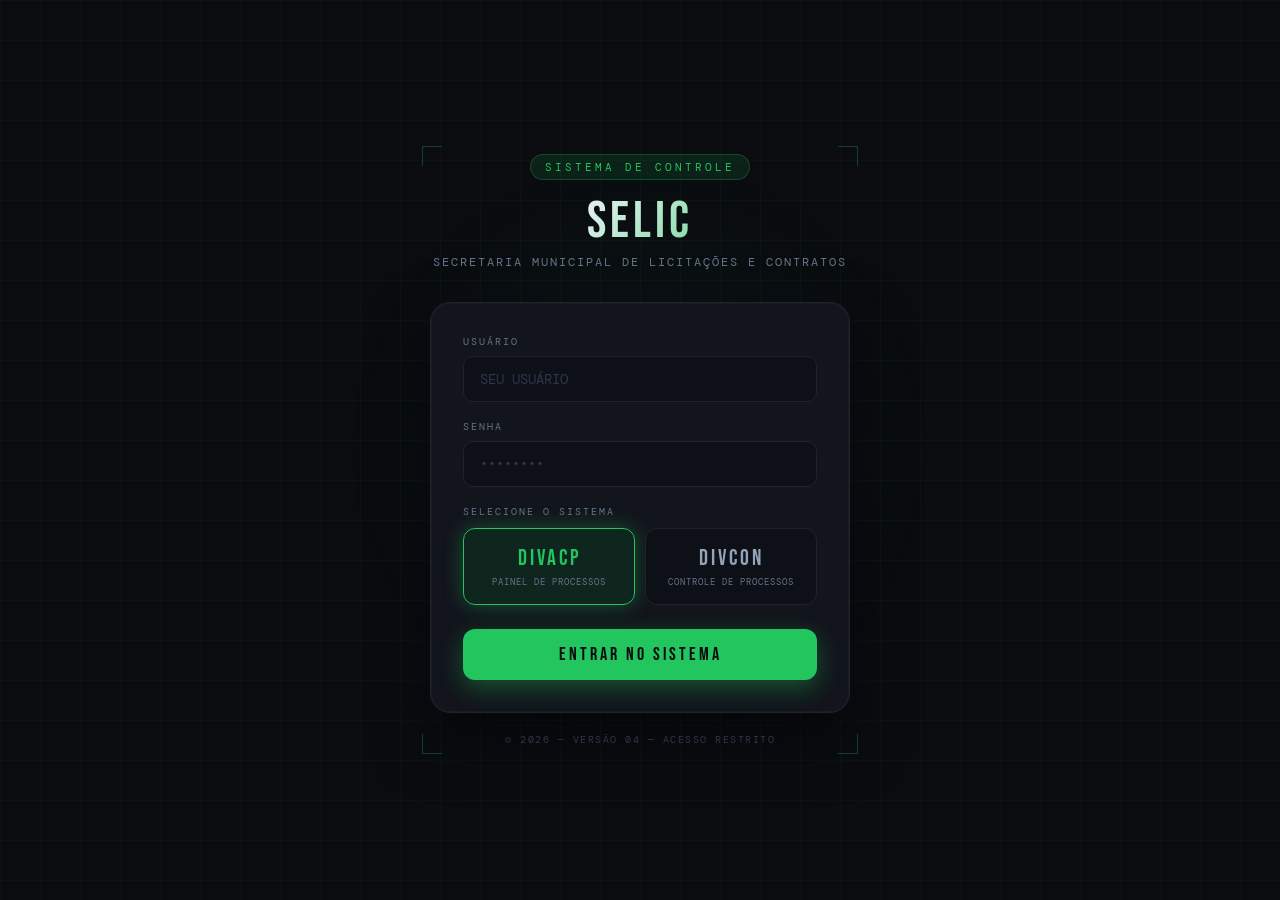
==== index.html @ 71dd2745 "Add files via upload" ====
<!DOCTYPE html>
<html lang="pt-BR">
<head>
  <meta charset="UTF-8">
  <meta name="viewport" content="width=device-width, initial-scale=1.0">
  <title>SELIC — ACESSO AO SISTEMA</title>
  <link href="https://fonts.googleapis.com/css2?family=Bebas+Neue&family=DM+Mono:wght@400;500&family=DM+Sans:wght@300;400;500;600&display=swap" rel="stylesheet">
  <style>
    :root {
      --bg: #0a0c10;
      --panel: #12151c;
      --border: #1e2330;
      --accent: #22c55e;
      --accent-dim: rgba(34,197,94,0.12);
      --accent-glow: rgba(34,197,94,0.35);
      --blue: #2563eb;
      --blue-dim: rgba(37,99,235,0.12);
      --blue-glow: rgba(37,99,235,0.35);
      --text: #f1f5f9;
      --muted: #64748b;
      --danger: #ef4444;
    }

    *, *::before, *::after {
      margin: 0; padding: 0; box-sizing: border-box;
    }

    body {
      background: var(--bg);
      color: var(--text);
      font-family: 'DM Sans', sans-serif;
      min-height: 100vh;
      display: flex;
      align-items: center;
      justify-content: center;
      overflow: hidden;
      position: relative;
    }

    /* Grade de fundo animada */
    .bg-grid {
      position: fixed;
      inset: 0;
      background-image:
        linear-gradient(rgba(34,197,94,0.04) 1px, transparent 1px),
        linear-gradient(90deg, rgba(34,197,94,0.04) 1px, transparent 1px);
      background-size: 40px 40px;
      animation: gridScroll 20s linear infinite;
      pointer-events: none;
    }

    @keyframes gridScroll {
      0% { background-position: 0 0; }
      100% { background-position: 40px 40px; }
    }

    /* Brilho central */
    .bg-glow {
      position: fixed;
      top: 50%;
      left: 50%;
      transform: translate(-50%, -50%);
      width: 600px;
      height: 600px;
      background: radial-gradient(circle, rgba(34,197,94,0.06) 0%, transparent 70%);
      pointer-events: none;
    }

    /* Container principal */
    .login-wrap {
      position: relative;
      z-index: 10;
      width: 100%;
      max-width: 460px;
      padding: 20px;
      animation: fadeUp 0.6s ease both;
    }

    @keyframes fadeUp {
      from { opacity: 0; transform: translateY(24px); }
      to   { opacity: 1; transform: translateY(0); }
    }

    /* Cabeçalho */
    .login-header {
      text-align: center;
      margin-bottom: 32px;
    }

    .login-badge {
      display: inline-block;
      background: var(--accent-dim);
      border: 1px solid rgba(34,197,94,0.25);
      color: var(--accent);
      font-family: 'DM Mono', monospace;
      font-size: 11px;
      letter-spacing: 3px;
      padding: 5px 14px;
      border-radius: 999px;
      margin-bottom: 16px;
    }

    .login-title {
      font-family: 'Bebas Neue', sans-serif;
      font-size: 52px;
      letter-spacing: 4px;
      line-height: 1;
      background: linear-gradient(135deg, #f1f5f9 30%, var(--accent) 100%);
      -webkit-background-clip: text;
      -webkit-text-fill-color: transparent;
      background-clip: text;
    }

    .login-subtitle {
      color: var(--muted);
      font-size: 12px;
      letter-spacing: 2px;
      margin-top: 6px;
      font-family: 'DM Mono', monospace;
    }

    /* Card do formulário */
    .login-card {
      background: var(--panel);
      border: 1px solid var(--border);
      border-radius: 20px;
      padding: 32px;
      box-shadow: 0 24px 60px rgba(0,0,0,0.5), 0 0 0 1px rgba(255,255,255,0.03) inset;
    }

    /* Campos */
    .field {
      margin-bottom: 18px;
    }

    .field label {
      display: block;
      font-family: 'DM Mono', monospace;
      font-size: 10px;
      letter-spacing: 2px;
      color: var(--muted);
      margin-bottom: 8px;
    }

    .field input {
      width: 100%;
      background: #0d1017;
      border: 1px solid var(--border);
      border-radius: 10px;
      padding: 13px 16px;
      color: var(--text);
      font-family: 'DM Mono', monospace;
      font-size: 14px;
      outline: none;
      transition: border-color 0.2s, box-shadow 0.2s;
      text-transform: uppercase;
    }

    .field input::placeholder {
      color: #2d3748;
      text-transform: uppercase;
    }

    .field input:focus {
      border-color: var(--accent);
      box-shadow: 0 0 0 3px var(--accent-dim);
    }

    /* Mensagem de erro */
    .error-msg {
      background: rgba(239,68,68,0.1);
      border: 1px solid rgba(239,68,68,0.3);
      color: #fca5a5;
      font-size: 12px;
      font-family: 'DM Mono', monospace;
      padding: 10px 14px;
      border-radius: 8px;
      margin-bottom: 18px;
      display: none;
      letter-spacing: 0.5px;
    }

    .error-msg.show { display: block; }

    /* Separador de sistema */
    .system-label {
      font-family: 'DM Mono', monospace;
      font-size: 10px;
      letter-spacing: 2px;
      color: var(--muted);
      margin-bottom: 10px;
    }

    .system-select {
      display: grid;
      grid-template-columns: 1fr 1fr;
      gap: 10px;
      margin-bottom: 24px;
    }

    .system-btn {
      background: #0d1017;
      border: 1px solid var(--border);
      border-radius: 12px;
      padding: 16px 12px;
      cursor: pointer;
      transition: all 0.2s ease;
      text-align: center;
      position: relative;
      overflow: hidden;
    }

    .system-btn::before {
      content: '';
      position: absolute;
      inset: 0;
      opacity: 0;
      transition: opacity 0.2s;
      border-radius: 12px;
    }

    .system-btn.divacp::before {
      background: var(--accent-dim);
    }

    .system-btn.divcon::before {
      background: var(--blue-dim);
    }

    .system-btn:hover::before,
    .system-btn.active::before {
      opacity: 1;
    }

    .system-btn.divacp:hover,
    .system-btn.divacp.active {
      border-color: var(--accent);
      box-shadow: 0 0 20px var(--accent-glow);
    }

    .system-btn.divcon:hover,
    .system-btn.divcon.active {
      border-color: var(--blue);
      box-shadow: 0 0 20px var(--blue-glow);
    }

    .system-btn-name {
      font-family: 'Bebas Neue', sans-serif;
      font-size: 22px;
      letter-spacing: 3px;
      position: relative;
      z-index: 1;
      transition: color 0.2s;
    }

    .system-btn.divacp .system-btn-name { color: #94a3b8; }
    .system-btn.divacp.active .system-btn-name,
    .system-btn.divacp:hover .system-btn-name { color: var(--accent); }

    .system-btn.divcon .system-btn-name { color: #94a3b8; }
    .system-btn.divcon.active .system-btn-name,
    .system-btn.divcon:hover .system-btn-name { color: #60a5fa; }

    .system-btn-desc {
      font-size: 9px;
      font-family: 'DM Mono', monospace;
      letter-spacing: 1px;
      color: var(--muted);
      margin-top: 4px;
      position: relative;
      z-index: 1;
    }

    /* Botão de entrar */
    .btn-enter {
      width: 100%;
      padding: 15px;
      border: none;
      border-radius: 12px;
      font-family: 'Bebas Neue', sans-serif;
      font-size: 18px;
      letter-spacing: 3px;
      cursor: pointer;
      transition: all 0.2s ease;
      position: relative;
      overflow: hidden;
    }

    .btn-enter.divacp-mode {
      background: var(--accent);
      color: #0a0c10;
      box-shadow: 0 8px 24px var(--accent-glow);
    }

    .btn-enter.divcon-mode {
      background: var(--blue);
      color: #fff;
      box-shadow: 0 8px 24px var(--blue-glow);
    }

    .btn-enter:hover {
      transform: translateY(-2px);
      filter: brightness(1.1);
    }

    .btn-enter:active {
      transform: translateY(0);
    }

    /* Rodapé */
    .login-footer {
      text-align: center;
      margin-top: 20px;
      font-family: 'DM Mono', monospace;
      font-size: 10px;
      letter-spacing: 1.5px;
      color: #2d3748;
    }

    /* Animação de loading */
    .btn-enter.loading {
      pointer-events: none;
      opacity: 0.7;
    }

    .btn-enter.loading::after {
      content: '';
      position: absolute;
      top: 0; left: -100%;
      width: 100%; height: 100%;
      background: linear-gradient(90deg, transparent, rgba(255,255,255,0.15), transparent);
      animation: shimmer 0.8s ease infinite;
    }

    @keyframes shimmer {
      to { left: 100%; }
    }

    /* Cantos decorativos */
    .corner {
      position: absolute;
      width: 20px;
      height: 20px;
      opacity: 0.3;
    }
    .corner-tl { top: 12px; left: 12px; border-top: 1px solid var(--accent); border-left: 1px solid var(--accent); }
    .corner-tr { top: 12px; right: 12px; border-top: 1px solid var(--accent); border-right: 1px solid var(--accent); }
    .corner-bl { bottom: 12px; left: 12px; border-bottom: 1px solid var(--accent); border-left: 1px solid var(--accent); }
    .corner-br { bottom: 12px; right: 12px; border-bottom: 1px solid var(--accent); border-right: 1px solid var(--accent); }

    @media (max-width: 480px) {
      .login-title { font-size: 40px; }
      .login-card { padding: 24px 20px; }
    }
  </style>
</head>
<body>

  <div class="bg-grid"></div>
  <div class="bg-glow"></div>

  <div class="login-wrap">

    <div class="login-header">
      <div class="login-badge">SISTEMA DE CONTROLE</div>
      <div class="login-title">SELIC</div>
      <div class="login-subtitle">SECRETARIA MUNICIPAL DE LICITAÇÕES E CONTRATOS</div>
    </div>

    <div class="login-card">
      <div class="corner corner-tl"></div>
      <div class="corner corner-tr"></div>
      <div class="corner corner-bl"></div>
      <div class="corner corner-br"></div>

      <div class="field">
        <label>USUÁRIO</label>
        <input type="text" id="inputUsuario" placeholder="SEU USUÁRIO" autocomplete="off">
      </div>

      <div class="field">
        <label>SENHA</label>
        <input type="password" id="inputSenha" placeholder="••••••••" autocomplete="off">
      </div>

      <div id="errorMsg" class="error-msg">USUÁRIO OU SENHA INCORRETOS.</div>

      <div class="system-label">SELECIONE O SISTEMA</div>
      <div class="system-select">
        <button class="system-btn divacp active" id="btnDivacp" onclick="selectSystem('divacp')">
          <div class="system-btn-name">DIVACP</div>
          <div class="system-btn-desc">PAINEL DE PROCESSOS</div>
        </button>
        <button class="system-btn divcon" id="btnDivcon" onclick="selectSystem('divcon')">
          <div class="system-btn-name">DIVCON</div>
          <div class="system-btn-desc">CONTROLE DE PROCESSOS</div>
        </button>
      </div>

      <button class="btn-enter divacp-mode" id="btnEntrar" onclick="fazerLogin()">
        ENTRAR NO SISTEMA
      </button>
    </div>

    <div class="login-footer">© 2026 — VERSÃO 04 — ACESSO RESTRITO</div>

  </div>

  <script>
    // ===== USUÁRIOS E SENHAS =====
    // Adicione ou edite os usuários aqui
    const USUARIOS = {
      'ADMIN':    '1234',
      'JOELSON':  '1234',
      'OPERADOR': '1234'
    };

    let sistemaSelecionado = 'divacp';

    function selectSystem(sistema) {
      sistemaSelecionado = sistema;

      document.getElementById('btnDivacp').classList.toggle('active', sistema === 'divacp');
      document.getElementById('btnDivcon').classList.toggle('active', sistema === 'divcon');

      const btn = document.getElementById('btnEntrar');
      if (sistema === 'divacp') {
        btn.className = 'btn-enter divacp-mode';
      } else {
        btn.className = 'btn-enter divcon-mode';
      }
    }

    function fazerLogin() {
      const usuario = document.getElementById('inputUsuario').value.trim().toUpperCase();
      const senha   = document.getElementById('inputSenha').value.trim();
      const erro    = document.getElementById('errorMsg');
      const btn     = document.getElementById('btnEntrar');

      erro.classList.remove('show');

      if (!usuario || !senha) {
        erro.textContent = 'PREENCHA O USUÁRIO E A SENHA.';
        erro.classList.add('show');
        return;
      }

      if (!sistemaSelecionado) {
        erro.textContent = 'SELECIONE O SISTEMA (DIVACP OU DIVCON).';
        erro.classList.add('show');
        return;
      }

      if (USUARIOS[usuario] !== senha) {
        erro.textContent = 'USUÁRIO OU SENHA INCORRETOS.';
        erro.classList.add('show');
        document.getElementById('inputSenha').value = '';
        return;
      }

      // Login OK — animação e redirecionamento
      btn.classList.add('loading');
      btn.textContent = 'CARREGANDO...';

      setTimeout(function() {
        if (sistemaSelecionado === 'divacp') {
          window.location.href = 'DIVACP.html';
        } else {
          window.location.href = 'DIVCON.html';
        }
      }, 800);
    }

    // Tecla Enter aciona o login
    document.addEventListener('keydown', function(e) {
      if (e.key === 'Enter') fazerLogin();
    });

    // Forçar maiúsculo no campo usuário
    document.getElementById('inputUsuario').addEventListener('input', function() {
      this.value = this.value.toUpperCase();
    });
  </script>

</body>
</html>
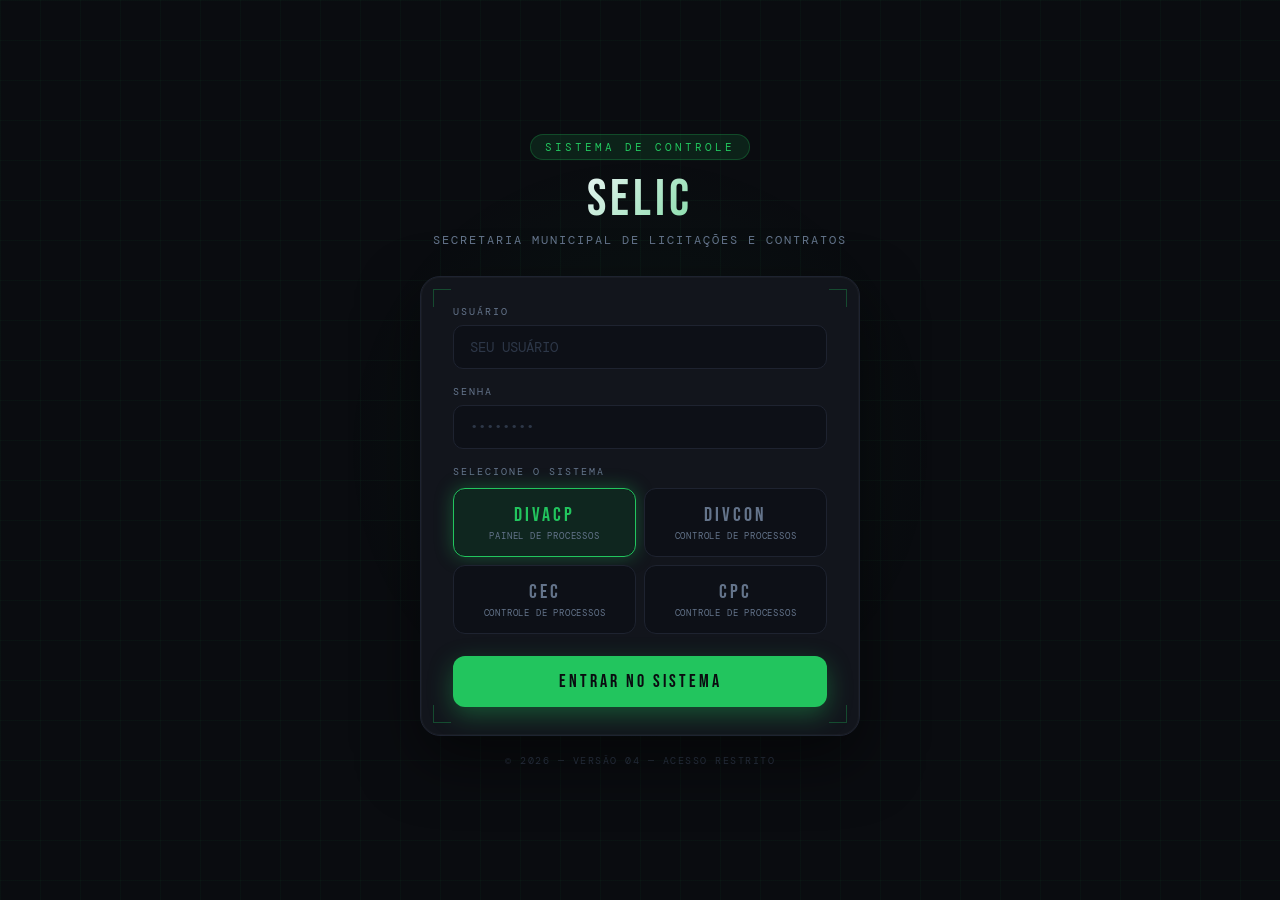
==== commit e824ab80: "Refactor login page with additional systems" ====
--- a/index.html
+++ b/index.html
@@ -16,6 +16,12 @@
       --blue: #2563eb;
       --blue-dim: rgba(37,99,235,0.12);
       --blue-glow: rgba(37,99,235,0.35);
+      --amber: #f59e0b;
+      --amber-dim: rgba(245,158,11,0.12);
+      --amber-glow: rgba(245,158,11,0.35);
+      --violet: #8b5cf6;
+      --violet-dim: rgba(139,92,246,0.12);
+      --violet-glow: rgba(139,92,246,0.35);
       --text: #f1f5f9;
       --muted: #64748b;
       --danger: #ef4444;
@@ -37,7 +43,6 @@
       position: relative;
     }
 
-    /* Grade de fundo animada */
     .bg-grid {
       position: fixed;
       inset: 0;
@@ -50,28 +55,24 @@
     }
 
     @keyframes gridScroll {
-      0% { background-position: 0 0; }
+      0%   { background-position: 0 0; }
       100% { background-position: 40px 40px; }
     }
 
-    /* Brilho central */
     .bg-glow {
       position: fixed;
-      top: 50%;
-      left: 50%;
+      top: 50%; left: 50%;
       transform: translate(-50%, -50%);
-      width: 600px;
-      height: 600px;
+      width: 600px; height: 600px;
       background: radial-gradient(circle, rgba(34,197,94,0.06) 0%, transparent 70%);
       pointer-events: none;
     }
 
-    /* Container principal */
     .login-wrap {
       position: relative;
       z-index: 10;
       width: 100%;
-      max-width: 460px;
+      max-width: 480px;
       padding: 20px;
       animation: fadeUp 0.6s ease both;
     }
@@ -81,10 +82,9 @@
       to   { opacity: 1; transform: translateY(0); }
     }
 
-    /* Cabeçalho */
     .login-header {
       text-align: center;
-      margin-bottom: 32px;
+      margin-bottom: 28px;
     }
 
     .login-badge {
@@ -97,7 +97,7 @@
       letter-spacing: 3px;
       padding: 5px 14px;
       border-radius: 999px;
-      margin-bottom: 16px;
+      margin-bottom: 14px;
     }
 
     .login-title {
@@ -119,19 +119,29 @@
       font-family: 'DM Mono', monospace;
     }
 
-    /* Card do formulário */
     .login-card {
       background: var(--panel);
       border: 1px solid var(--border);
       border-radius: 20px;
-      padding: 32px;
+      padding: 28px 32px;
       box-shadow: 0 24px 60px rgba(0,0,0,0.5), 0 0 0 1px rgba(255,255,255,0.03) inset;
-    }
-
-    /* Campos */
-    .field {
-      margin-bottom: 18px;
-    }
+      position: relative;
+    }
+
+    /* Cantos decorativos */
+    .corner {
+      position: absolute;
+      width: 18px; height: 18px;
+      opacity: 0.3;
+      transition: opacity 0.3s;
+    }
+    .login-card:hover .corner { opacity: 0.55; }
+    .corner-tl { top: 12px; left: 12px;   border-top: 1px solid var(--accent); border-left:  1px solid var(--accent); }
+    .corner-tr { top: 12px; right: 12px;  border-top: 1px solid var(--accent); border-right: 1px solid var(--accent); }
+    .corner-bl { bottom: 12px; left: 12px;  border-bottom: 1px solid var(--accent); border-left:  1px solid var(--accent); }
+    .corner-br { bottom: 12px; right: 12px; border-bottom: 1px solid var(--accent); border-right: 1px solid var(--accent); }
+
+    .field { margin-bottom: 16px; }
 
     .field label {
       display: block;
@@ -139,7 +149,7 @@
       font-size: 10px;
       letter-spacing: 2px;
       color: var(--muted);
-      margin-bottom: 8px;
+      margin-bottom: 7px;
     }
 
     .field input {
@@ -147,7 +157,7 @@
       background: #0d1017;
       border: 1px solid var(--border);
       border-radius: 10px;
-      padding: 13px 16px;
+      padding: 12px 16px;
       color: var(--text);
       font-family: 'DM Mono', monospace;
       font-size: 14px;
@@ -156,33 +166,29 @@
       text-transform: uppercase;
     }
 
-    .field input::placeholder {
-      color: #2d3748;
-      text-transform: uppercase;
-    }
+    .field input::placeholder { color: #2d3748; }
 
     .field input:focus {
-      border-color: var(--accent);
-      box-shadow: 0 0 0 3px var(--accent-dim);
-    }
-
-    /* Mensagem de erro */
+      border-color: var(--active-color, var(--accent));
+      box-shadow: 0 0 0 3px var(--active-dim, var(--accent-dim));
+    }
+
     .error-msg {
       background: rgba(239,68,68,0.1);
       border: 1px solid rgba(239,68,68,0.3);
       color: #fca5a5;
-      font-size: 12px;
+      font-size: 11px;
       font-family: 'DM Mono', monospace;
       padding: 10px 14px;
       border-radius: 8px;
-      margin-bottom: 18px;
+      margin-bottom: 16px;
       display: none;
       letter-spacing: 0.5px;
     }
 
     .error-msg.show { display: block; }
 
-    /* Separador de sistema */
+    /* ── SELEÇÃO DE SISTEMA ── */
     .system-label {
       font-family: 'DM Mono', monospace;
       font-size: 10px;
@@ -194,15 +200,15 @@
     .system-select {
       display: grid;
       grid-template-columns: 1fr 1fr;
-      gap: 10px;
-      margin-bottom: 24px;
+      gap: 8px;
+      margin-bottom: 22px;
     }
 
     .system-btn {
       background: #0d1017;
       border: 1px solid var(--border);
       border-radius: 12px;
-      padding: 16px 12px;
+      padding: 14px 10px;
       cursor: pointer;
       transition: all 0.2s ease;
       text-align: center;
@@ -219,59 +225,53 @@
       border-radius: 12px;
     }
 
-    .system-btn.divacp::before {
-      background: var(--accent-dim);
-    }
-
-    .system-btn.divcon::before {
-      background: var(--blue-dim);
-    }
+    /* Cores por sistema */
+    .system-btn.divacp::before  { background: var(--accent-dim); }
+    .system-btn.divcon::before  { background: var(--blue-dim); }
+    .system-btn.cec::before     { background: var(--amber-dim); }
+    .system-btn.cpc::before     { background: var(--violet-dim); }
 
     .system-btn:hover::before,
-    .system-btn.active::before {
-      opacity: 1;
-    }
-
-    .system-btn.divacp:hover,
-    .system-btn.divacp.active {
-      border-color: var(--accent);
-      box-shadow: 0 0 20px var(--accent-glow);
-    }
-
-    .system-btn.divcon:hover,
-    .system-btn.divcon.active {
-      border-color: var(--blue);
-      box-shadow: 0 0 20px var(--blue-glow);
-    }
+    .system-btn.active::before  { opacity: 1; }
+
+    .system-btn.divacp:hover, .system-btn.divacp.active { border-color: var(--accent);  box-shadow: 0 0 18px var(--accent-glow); }
+    .system-btn.divcon:hover, .system-btn.divcon.active { border-color: var(--blue);    box-shadow: 0 0 18px var(--blue-glow); }
+    .system-btn.cec:hover,    .system-btn.cec.active    { border-color: var(--amber);   box-shadow: 0 0 18px var(--amber-glow); }
+    .system-btn.cpc:hover,    .system-btn.cpc.active    { border-color: var(--violet);  box-shadow: 0 0 18px var(--violet-glow); }
 
     .system-btn-name {
       font-family: 'Bebas Neue', sans-serif;
-      font-size: 22px;
+      font-size: 20px;
       letter-spacing: 3px;
       position: relative;
       z-index: 1;
       transition: color 0.2s;
-    }
-
-    .system-btn.divacp .system-btn-name { color: #94a3b8; }
+      color: #64748b;
+    }
+
     .system-btn.divacp.active .system-btn-name,
-    .system-btn.divacp:hover .system-btn-name { color: var(--accent); }
-
-    .system-btn.divcon .system-btn-name { color: #94a3b8; }
+    .system-btn.divacp:hover  .system-btn-name { color: var(--accent); }
+
     .system-btn.divcon.active .system-btn-name,
-    .system-btn.divcon:hover .system-btn-name { color: #60a5fa; }
+    .system-btn.divcon:hover  .system-btn-name { color: #60a5fa; }
+
+    .system-btn.cec.active .system-btn-name,
+    .system-btn.cec:hover  .system-btn-name    { color: var(--amber); }
+
+    .system-btn.cpc.active .system-btn-name,
+    .system-btn.cpc:hover  .system-btn-name    { color: #c4b5fd; }
 
     .system-btn-desc {
       font-size: 9px;
       font-family: 'DM Mono', monospace;
-      letter-spacing: 1px;
+      letter-spacing: 0.8px;
       color: var(--muted);
-      margin-top: 4px;
+      margin-top: 3px;
       position: relative;
       z-index: 1;
     }
 
-    /* Botão de entrar */
+    /* ── BOTÃO ENTRAR ── */
     .btn-enter {
       width: 100%;
       padding: 15px;
@@ -286,38 +286,14 @@
       overflow: hidden;
     }
 
-    .btn-enter.divacp-mode {
-      background: var(--accent);
-      color: #0a0c10;
-      box-shadow: 0 8px 24px var(--accent-glow);
-    }
-
-    .btn-enter.divcon-mode {
-      background: var(--blue);
-      color: #fff;
-      box-shadow: 0 8px 24px var(--blue-glow);
-    }
-
-    .btn-enter:hover {
-      transform: translateY(-2px);
-      filter: brightness(1.1);
-    }
-
-    .btn-enter:active {
-      transform: translateY(0);
-    }
-
-    /* Rodapé */
-    .login-footer {
-      text-align: center;
-      margin-top: 20px;
-      font-family: 'DM Mono', monospace;
-      font-size: 10px;
-      letter-spacing: 1.5px;
-      color: #2d3748;
-    }
-
-    /* Animação de loading */
+    .btn-enter.divacp-mode { background: var(--accent);  color: #0a0c10; box-shadow: 0 8px 24px var(--accent-glow); }
+    .btn-enter.divcon-mode { background: var(--blue);    color: #fff;    box-shadow: 0 8px 24px var(--blue-glow); }
+    .btn-enter.cec-mode    { background: var(--amber);   color: #0a0c10; box-shadow: 0 8px 24px var(--amber-glow); }
+    .btn-enter.cpc-mode    { background: var(--violet);  color: #fff;    box-shadow: 0 8px 24px var(--violet-glow); }
+
+    .btn-enter:hover  { transform: translateY(-2px); filter: brightness(1.1); }
+    .btn-enter:active { transform: translateY(0); }
+
     .btn-enter.loading {
       pointer-events: none;
       opacity: 0.7;
@@ -332,25 +308,20 @@
       animation: shimmer 0.8s ease infinite;
     }
 
-    @keyframes shimmer {
-      to { left: 100%; }
-    }
-
-    /* Cantos decorativos */
-    .corner {
-      position: absolute;
-      width: 20px;
-      height: 20px;
-      opacity: 0.3;
-    }
-    .corner-tl { top: 12px; left: 12px; border-top: 1px solid var(--accent); border-left: 1px solid var(--accent); }
-    .corner-tr { top: 12px; right: 12px; border-top: 1px solid var(--accent); border-right: 1px solid var(--accent); }
-    .corner-bl { bottom: 12px; left: 12px; border-bottom: 1px solid var(--accent); border-left: 1px solid var(--accent); }
-    .corner-br { bottom: 12px; right: 12px; border-bottom: 1px solid var(--accent); border-right: 1px solid var(--accent); }
+    @keyframes shimmer { to { left: 100%; } }
+
+    .login-footer {
+      text-align: center;
+      margin-top: 18px;
+      font-family: 'DM Mono', monospace;
+      font-size: 10px;
+      letter-spacing: 1.5px;
+      color: #2d3748;
+    }
 
     @media (max-width: 480px) {
       .login-title { font-size: 40px; }
-      .login-card { padding: 24px 20px; }
+      .login-card  { padding: 24px 20px; }
     }
   </style>
 </head>
@@ -395,6 +366,14 @@
           <div class="system-btn-name">DIVCON</div>
           <div class="system-btn-desc">CONTROLE DE PROCESSOS</div>
         </button>
+        <button class="system-btn cec" id="btnCec" onclick="selectSystem('cec')">
+          <div class="system-btn-name">CEC</div>
+          <div class="system-btn-desc">CONTROLE DE PROCESSOS</div>
+        </button>
+        <button class="system-btn cpc" id="btnCpc" onclick="selectSystem('cpc')">
+          <div class="system-btn-name">CPC</div>
+          <div class="system-btn-desc">CONTROLE DE PROCESSOS</div>
+        </button>
       </div>
 
       <button class="btn-enter divacp-mode" id="btnEntrar" onclick="fazerLogin()">
@@ -407,28 +386,34 @@
   </div>
 
   <script>
-    // ===== USUÁRIOS E SENHAS =====
-    // Adicione ou edite os usuários aqui
     const USUARIOS = {
       'ADMIN':    '1234',
       'JOELSON':  '1234',
       'OPERADOR': '1234'
     };
 
+    // Destino de cada sistema
+    const DESTINOS = {
+      'divacp': 'DIVACP.html',
+      'divcon': 'DIVCON.html',
+      'cec':    'CEC.html',
+      'cpc':    'CPC.html'
+    };
+
     let sistemaSelecionado = 'divacp';
 
     function selectSystem(sistema) {
       sistemaSelecionado = sistema;
 
-      document.getElementById('btnDivacp').classList.toggle('active', sistema === 'divacp');
-      document.getElementById('btnDivcon').classList.toggle('active', sistema === 'divcon');
-
-      const btn = document.getElementById('btnEntrar');
-      if (sistema === 'divacp') {
-        btn.className = 'btn-enter divacp-mode';
-      } else {
-        btn.className = 'btn-enter divcon-mode';
-      }
+      // Desativa todos os botões
+      document.querySelectorAll('.system-btn').forEach(b => b.classList.remove('active'));
+
+      // Ativa o selecionado
+      const ids = { divacp: 'btnDivacp', divcon: 'btnDivcon', cec: 'btnCec', cpc: 'btnCpc' };
+      document.getElementById(ids[sistema]).classList.add('active');
+
+      // Atualiza cor do botão entrar
+      document.getElementById('btnEntrar').className = `btn-enter ${sistema}-mode`;
     }
 
     function fazerLogin() {
@@ -446,7 +431,7 @@
       }
 
       if (!sistemaSelecionado) {
-        erro.textContent = 'SELECIONE O SISTEMA (DIVACP OU DIVCON).';
+        erro.textContent = 'SELECIONE O SISTEMA.';
         erro.classList.add('show');
         return;
       }
@@ -458,29 +443,23 @@
         return;
       }
 
-      // Login OK — animação e redirecionamento
+      // Login OK
       btn.classList.add('loading');
       btn.textContent = 'CARREGANDO...';
 
       setTimeout(function() {
-        if (sistemaSelecionado === 'divacp') {
-          window.location.href = 'DIVACP.html';
-        } else {
-          window.location.href = 'DIVCON.html';
-        }
+        window.location.href = DESTINOS[sistemaSelecionado];
       }, 800);
     }
 
-    // Tecla Enter aciona o login
     document.addEventListener('keydown', function(e) {
       if (e.key === 'Enter') fazerLogin();
     });
 
-    // Forçar maiúsculo no campo usuário
     document.getElementById('inputUsuario').addEventListener('input', function() {
       this.value = this.value.toUpperCase();
     });
   </script>
 
 </body>
-</html>+</html>
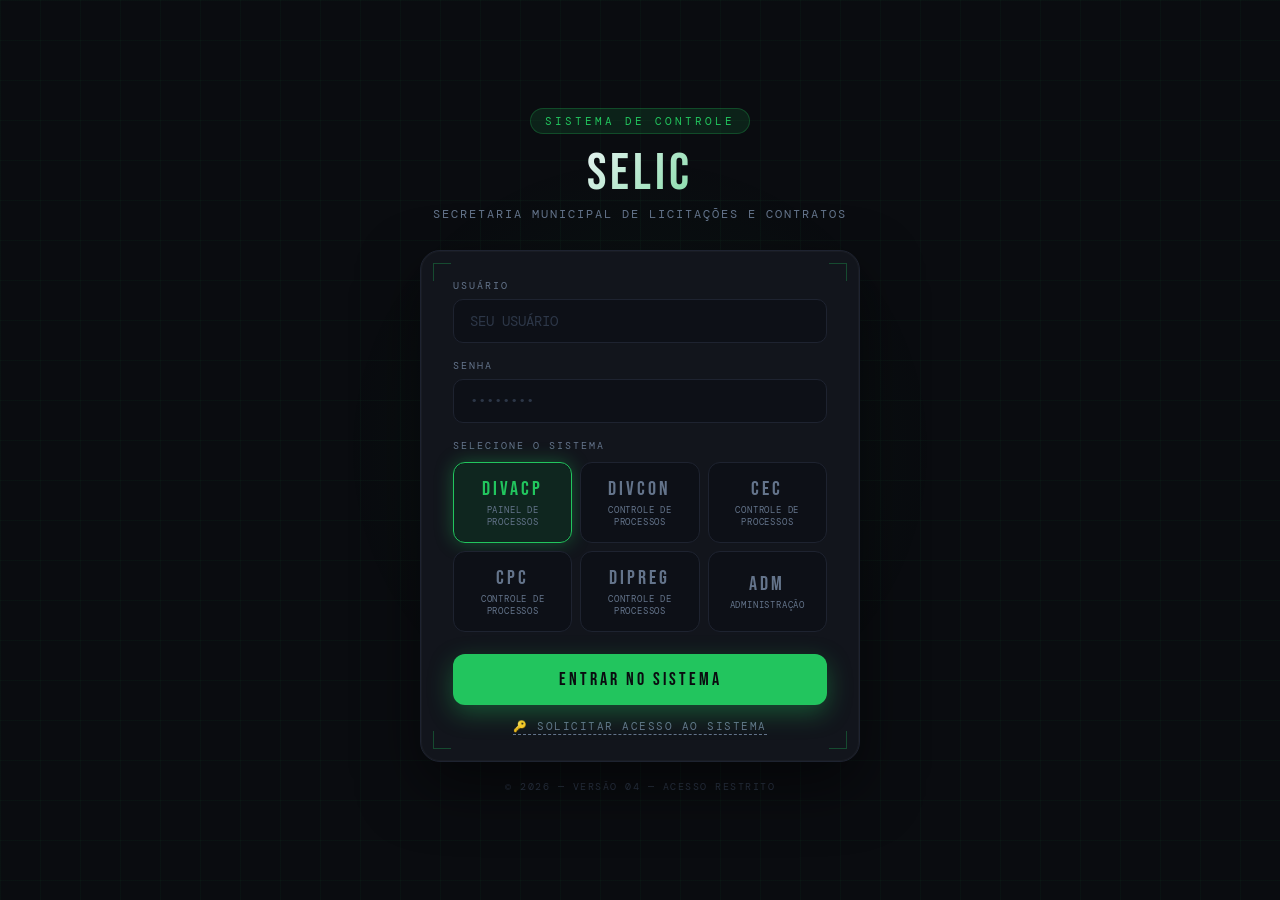
==== commit 832527d6: "Update index.html" ====
--- a/index.html
+++ b/index.html
@@ -22,6 +22,12 @@
       --violet: #8b5cf6;
       --violet-dim: rgba(139,92,246,0.12);
       --violet-glow: rgba(139,92,246,0.35);
+      --cyan: #06b6d4;
+      --cyan-dim: rgba(6,182,212,0.12);
+      --cyan-glow: rgba(6,182,212,0.35);
+      --rose: #f43f5e;
+      --rose-dim: rgba(244,63,94,0.12);
+      --rose-glow: rgba(244,63,94,0.35);
       --text: #f1f5f9;
       --muted: #64748b;
       --danger: #ef4444;
@@ -199,6 +205,23 @@
 
     .system-select {
       display: grid;
+      grid-template-columns: 1fr 1fr 1fr;
+      gap: 8px;
+      margin-bottom: 22px;
+    }
+
+    .system-btn.wide {
+      grid-column: span 1;
+    }
+
+    /* Últimos 2 botões centralizados numa linha */
+    .system-select .system-btn:nth-child(4),
+    .system-select .system-btn:nth-child(5) {
+      grid-column: span 1;
+    }
+
+    .system-select-bottom {
+      display: grid;
       grid-template-columns: 1fr 1fr;
       gap: 8px;
       margin-bottom: 22px;
@@ -230,6 +253,8 @@
     .system-btn.divcon::before  { background: var(--blue-dim); }
     .system-btn.cec::before     { background: var(--amber-dim); }
     .system-btn.cpc::before     { background: var(--violet-dim); }
+    .system-btn.dipreg::before  { background: var(--cyan-dim); }
+    .system-btn.adm::before     { background: var(--rose-dim); }
 
     .system-btn:hover::before,
     .system-btn.active::before  { opacity: 1; }
@@ -238,6 +263,8 @@
     .system-btn.divcon:hover, .system-btn.divcon.active { border-color: var(--blue);    box-shadow: 0 0 18px var(--blue-glow); }
     .system-btn.cec:hover,    .system-btn.cec.active    { border-color: var(--amber);   box-shadow: 0 0 18px var(--amber-glow); }
     .system-btn.cpc:hover,    .system-btn.cpc.active    { border-color: var(--violet);  box-shadow: 0 0 18px var(--violet-glow); }
+    .system-btn.dipreg:hover, .system-btn.dipreg.active { border-color: var(--cyan);    box-shadow: 0 0 18px var(--cyan-glow); }
+    .system-btn.adm:hover,    .system-btn.adm.active    { border-color: var(--rose);    box-shadow: 0 0 18px var(--rose-glow); }
 
     .system-btn-name {
       font-family: 'Bebas Neue', sans-serif;
@@ -260,6 +287,12 @@
 
     .system-btn.cpc.active .system-btn-name,
     .system-btn.cpc:hover  .system-btn-name    { color: #c4b5fd; }
+
+    .system-btn.dipreg.active .system-btn-name,
+    .system-btn.dipreg:hover  .system-btn-name { color: var(--cyan); }
+
+    .system-btn.adm.active .system-btn-name,
+    .system-btn.adm:hover  .system-btn-name    { color: #fb7185; }
 
     .system-btn-desc {
       font-size: 9px;
@@ -290,6 +323,8 @@
     .btn-enter.divcon-mode { background: var(--blue);    color: #fff;    box-shadow: 0 8px 24px var(--blue-glow); }
     .btn-enter.cec-mode    { background: var(--amber);   color: #0a0c10; box-shadow: 0 8px 24px var(--amber-glow); }
     .btn-enter.cpc-mode    { background: var(--violet);  color: #fff;    box-shadow: 0 8px 24px var(--violet-glow); }
+    .btn-enter.dipreg-mode { background: var(--cyan);    color: #0a0c10; box-shadow: 0 8px 24px var(--cyan-glow); }
+    .btn-enter.adm-mode    { background: var(--rose);    color: #fff;    box-shadow: 0 8px 24px var(--rose-glow); }
 
     .btn-enter:hover  { transform: translateY(-2px); filter: brightness(1.1); }
     .btn-enter:active { transform: translateY(0); }
@@ -310,6 +345,279 @@
 
     @keyframes shimmer { to { left: 100%; } }
 
+    /* ── LINK SOLICITAR ACESSO ── */
+    .link-solicitar {
+      display: block;
+      text-align: center;
+      margin-top: 14px;
+      font-family: 'DM Mono', monospace;
+      font-size: 11px;
+      letter-spacing: 1.5px;
+      color: var(--muted);
+      cursor: pointer;
+      transition: color 0.2s;
+      text-decoration: none;
+      border: none;
+      background: none;
+      width: 100%;
+    }
+
+    .link-solicitar:hover { color: var(--accent); }
+
+    .link-solicitar span {
+      border-bottom: 1px dashed currentColor;
+      padding-bottom: 1px;
+    }
+
+    /* ── MODAL SOLICITAÇÃO ── */
+    .modal-overlay {
+      position: fixed;
+      inset: 0;
+      background: rgba(0,0,0,0.7);
+      backdrop-filter: blur(6px);
+      z-index: 200;
+      display: flex;
+      align-items: center;
+      justify-content: center;
+      padding: 20px;
+      opacity: 0;
+      pointer-events: none;
+      transition: opacity 0.25s ease;
+    }
+
+    .modal-overlay.show {
+      opacity: 1;
+      pointer-events: all;
+    }
+
+    .modal-box {
+      background: var(--panel);
+      border: 1px solid var(--border);
+      border-radius: 20px;
+      padding: 28px 30px;
+      width: 100%;
+      max-width: 420px;
+      box-shadow: 0 30px 70px rgba(0,0,0,0.6), 0 0 0 1px rgba(255,255,255,0.04) inset;
+      transform: translateY(20px) scale(0.97);
+      transition: transform 0.25s ease;
+      position: relative;
+    }
+
+    .modal-overlay.show .modal-box {
+      transform: translateY(0) scale(1);
+    }
+
+    .modal-badge {
+      display: inline-flex;
+      align-items: center;
+      gap: 7px;
+      background: rgba(34,197,94,0.1);
+      border: 1px solid rgba(34,197,94,0.2);
+      color: var(--accent);
+      font-family: 'DM Mono', monospace;
+      font-size: 10px;
+      letter-spacing: 2px;
+      padding: 4px 12px;
+      border-radius: 999px;
+      margin-bottom: 14px;
+    }
+
+    .modal-title {
+      font-family: 'Bebas Neue', sans-serif;
+      font-size: 26px;
+      letter-spacing: 2px;
+      color: var(--text);
+      margin-bottom: 4px;
+    }
+
+    .modal-desc {
+      font-size: 12px;
+      color: var(--muted);
+      font-family: 'DM Mono', monospace;
+      letter-spacing: 0.5px;
+      line-height: 1.6;
+      margin-bottom: 22px;
+    }
+
+    .modal-field { margin-bottom: 14px; }
+
+    .modal-field label {
+      display: block;
+      font-family: 'DM Mono', monospace;
+      font-size: 10px;
+      letter-spacing: 2px;
+      color: var(--muted);
+      margin-bottom: 7px;
+    }
+
+    .modal-field input {
+      width: 100%;
+      background: #0d1017;
+      border: 1px solid var(--border);
+      border-radius: 10px;
+      padding: 12px 16px;
+      color: var(--text);
+      font-family: 'DM Sans', sans-serif;
+      font-size: 13px;
+      outline: none;
+      transition: border-color 0.2s, box-shadow 0.2s;
+    }
+
+    .modal-field input::placeholder { color: #2d3748; }
+
+    .modal-field input:focus,
+    .modal-field select:focus {
+      border-color: var(--accent);
+      box-shadow: 0 0 0 3px var(--accent-dim);
+    }
+
+    .modal-field select {
+      width: 100%;
+      background: #0d1017;
+      border: 1px solid var(--border);
+      border-radius: 10px;
+      padding: 12px 16px;
+      color: var(--text);
+      font-family: 'DM Mono', monospace;
+      font-size: 12px;
+      letter-spacing: 1px;
+      outline: none;
+      transition: border-color 0.2s, box-shadow 0.2s;
+      appearance: none;
+      -webkit-appearance: none;
+      cursor: pointer;
+      background-image: url("data:image/svg+xml,%3Csvg xmlns='http://www.w3.org/2000/svg' width='12' height='12' viewBox='0 0 12 12'%3E%3Cpath fill='%2364748b' d='M6 8L1 3h10z'/%3E%3C/svg%3E");
+      background-repeat: no-repeat;
+      background-position: right 14px center;
+    }
+
+    .modal-field select option {
+      background: #12151c;
+      color: var(--text);
+      font-family: 'DM Mono', monospace;
+      padding: 8px;
+    }
+
+    .modal-field select option:disabled {
+      color: #2d3748;
+    }
+
+    .modal-error {
+      background: rgba(239,68,68,0.1);
+      border: 1px solid rgba(239,68,68,0.3);
+      color: #fca5a5;
+      font-size: 11px;
+      font-family: 'DM Mono', monospace;
+      padding: 9px 13px;
+      border-radius: 8px;
+      margin-bottom: 14px;
+      display: none;
+      letter-spacing: 0.5px;
+    }
+
+    .modal-error.show { display: block; }
+
+    .modal-actions {
+      display: flex;
+      gap: 8px;
+      margin-top: 6px;
+    }
+
+    .btn-modal-cancel {
+      flex: 1;
+      padding: 13px;
+      background: transparent;
+      border: 1px solid var(--border);
+      border-radius: 10px;
+      color: var(--muted);
+      font-family: 'Bebas Neue', sans-serif;
+      font-size: 15px;
+      letter-spacing: 2px;
+      cursor: pointer;
+      transition: all 0.2s;
+    }
+
+    .btn-modal-cancel:hover {
+      border-color: var(--muted);
+      color: var(--text);
+    }
+
+    .btn-modal-send {
+      flex: 2;
+      padding: 13px;
+      background: var(--accent);
+      border: none;
+      border-radius: 10px;
+      color: #0a0c10;
+      font-family: 'Bebas Neue', sans-serif;
+      font-size: 15px;
+      letter-spacing: 2px;
+      cursor: pointer;
+      transition: all 0.2s;
+      box-shadow: 0 6px 20px var(--accent-glow);
+      position: relative;
+      overflow: hidden;
+    }
+
+    .btn-modal-send:hover { filter: brightness(1.1); transform: translateY(-1px); }
+    .btn-modal-send:active { transform: translateY(0); }
+
+    /* Estado de sucesso */
+    .modal-success {
+      text-align: center;
+      padding: 10px 0 6px;
+      display: none;
+    }
+
+    .modal-success.show { display: block; }
+
+    .modal-form-area.hidden { display: none; }
+
+    .success-icon {
+      font-size: 42px;
+      margin-bottom: 12px;
+      display: block;
+      animation: popIn 0.4s cubic-bezier(0.34,1.56,0.64,1);
+    }
+
+    @keyframes popIn {
+      from { transform: scale(0); opacity: 0; }
+      to   { transform: scale(1); opacity: 1; }
+    }
+
+    .success-title {
+      font-family: 'Bebas Neue', sans-serif;
+      font-size: 22px;
+      letter-spacing: 2px;
+      color: var(--accent);
+      margin-bottom: 8px;
+    }
+
+    .success-msg {
+      font-family: 'DM Mono', monospace;
+      font-size: 11px;
+      color: var(--muted);
+      letter-spacing: 0.5px;
+      line-height: 1.6;
+    }
+
+    .btn-modal-close {
+      margin-top: 20px;
+      width: 100%;
+      padding: 12px;
+      background: transparent;
+      border: 1px solid rgba(34,197,94,0.3);
+      border-radius: 10px;
+      color: var(--accent);
+      font-family: 'Bebas Neue', sans-serif;
+      font-size: 15px;
+      letter-spacing: 2px;
+      cursor: pointer;
+      transition: all 0.2s;
+    }
+
+    .btn-modal-close:hover { background: var(--accent-dim); }
+
     .login-footer {
       text-align: center;
       margin-top: 18px;
@@ -357,7 +665,8 @@
       <div id="errorMsg" class="error-msg">USUÁRIO OU SENHA INCORRETOS.</div>
 
       <div class="system-label">SELECIONE O SISTEMA</div>
-      <div class="system-select">
+
+      <div class="system-select" style="grid-template-columns:1fr 1fr 1fr; margin-bottom:22px;">
         <button class="system-btn divacp active" id="btnDivacp" onclick="selectSystem('divacp')">
           <div class="system-btn-name">DIVACP</div>
           <div class="system-btn-desc">PAINEL DE PROCESSOS</div>
@@ -374,15 +683,82 @@
           <div class="system-btn-name">CPC</div>
           <div class="system-btn-desc">CONTROLE DE PROCESSOS</div>
         </button>
+        <button class="system-btn dipreg" id="btnDipreg" onclick="selectSystem('dipreg')">
+          <div class="system-btn-name">DIPREG</div>
+          <div class="system-btn-desc">CONTROLE DE PROCESSOS</div>
+        </button>
+        <button class="system-btn adm" id="btnAdm" onclick="selectSystem('adm')">
+          <div class="system-btn-name">ADM</div>
+          <div class="system-btn-desc">ADMINISTRAÇÃO</div>
+        </button>
       </div>
 
       <button class="btn-enter divacp-mode" id="btnEntrar" onclick="fazerLogin()">
         ENTRAR NO SISTEMA
       </button>
+
+      <button class="link-solicitar" onclick="abrirModalSolicitacao()">
+        <span>🔑 SOLICITAR ACESSO AO SISTEMA</span>
+      </button>
     </div>
 
     <div class="login-footer">© 2026 — VERSÃO 04 — ACESSO RESTRITO</div>
 
+  </div>
+
+  <!-- MODAL SOLICITAÇÃO DE ACESSO -->
+  <div class="modal-overlay" id="modalSolicitacao">
+    <div class="modal-box">
+
+      <div class="modal-form-area" id="modalFormArea">
+        <div class="modal-badge">🔐 ACESSO RESTRITO</div>
+        <div class="modal-title">SOLICITAÇÃO DE ACESSO</div>
+        <div class="modal-desc">
+          PREENCHA OS DADOS ABAIXO. SUA SOLICITAÇÃO SERÁ<br>ANALISADA PELO ADMINISTRADOR DO SISTEMA.
+        </div>
+
+        <div class="modal-field">
+          <label>NOME COMPLETO</label>
+          <input type="text" id="solNome" placeholder="SEU NOME COMPLETO" autocomplete="off">
+        </div>
+
+        <div class="modal-field">
+          <label>E-MAIL INSTITUCIONAL</label>
+          <input type="email" id="solEmail" placeholder="SEU@EMAIL.COM.BR" autocomplete="off">
+        </div>
+
+        <div class="modal-field">
+          <label>SETOR / DIVISÃO</label>
+          <select id="solSetor">
+            <option value="" disabled selected>SELECIONE SEU SETOR</option>
+            <option value="DIVACP">DIVACP — PAINEL DE PROCESSOS</option>
+            <option value="DIVCON">DIVCON — CONTROLE DE PROCESSOS</option>
+            <option value="CEC">CEC — CONTROLE DE PROCESSOS</option>
+            <option value="CPC">CPC — CONTROLE DE PROCESSOS</option>
+            <option value="DIPREG">DIPREG — CONTROLE DE PROCESSOS</option>
+            <option value="ADM">ADM — ADMINISTRAÇÃO</option>
+          </select>
+        </div>
+
+        <div id="modalErrorMsg" class="modal-error">PREENCHA TODOS OS CAMPOS CORRETAMENTE.</div>
+
+        <div class="modal-actions">
+          <button class="btn-modal-cancel" onclick="fecharModalSolicitacao()">CANCELAR</button>
+          <button class="btn-modal-send" onclick="enviarSolicitacao()">ENVIAR SOLICITAÇÃO</button>
+        </div>
+      </div>
+
+      <div class="modal-success" id="modalSuccess">
+        <span class="success-icon">✅</span>
+        <div class="success-title">SOLICITAÇÃO ENVIADA!</div>
+        <div class="success-msg">
+          SUA SOLICITAÇÃO FOI REGISTRADA COM SUCESSO.<br>
+          O ADMINISTRADOR ENTRARÁ EM CONTATO<br>PELO E-MAIL INFORMADO EM BREVE.
+        </div>
+        <button class="btn-modal-close" onclick="fecharModalSolicitacao()">FECHAR</button>
+      </div>
+
+    </div>
   </div>
 
   <script>
@@ -397,22 +773,18 @@
       'divacp': 'DIVACP.html',
       'divcon': 'DIVCON.html',
       'cec':    'CEC.html',
-      'cpc':    'CPC.html'
+      'cpc':    'CPC.html',
+      'dipreg': 'DIPREG.html',
+      'adm':    'ADM.html'
     };
 
     let sistemaSelecionado = 'divacp';
 
     function selectSystem(sistema) {
       sistemaSelecionado = sistema;
-
-      // Desativa todos os botões
       document.querySelectorAll('.system-btn').forEach(b => b.classList.remove('active'));
-
-      // Ativa o selecionado
-      const ids = { divacp: 'btnDivacp', divcon: 'btnDivcon', cec: 'btnCec', cpc: 'btnCpc' };
+      const ids = { divacp: 'btnDivacp', divcon: 'btnDivcon', cec: 'btnCec', cpc: 'btnCpc', dipreg: 'btnDipreg', adm: 'btnAdm' };
       document.getElementById(ids[sistema]).classList.add('active');
-
-      // Atualiza cor do botão entrar
       document.getElementById('btnEntrar').className = `btn-enter ${sistema}-mode`;
     }
 
@@ -459,6 +831,69 @@
     document.getElementById('inputUsuario').addEventListener('input', function() {
       this.value = this.value.toUpperCase();
     });
+
+    // ── MODAL SOLICITAÇÃO DE ACESSO ──
+    function abrirModalSolicitacao() {
+      document.getElementById('solNome').value = '';
+      document.getElementById('solEmail').value = '';
+      document.getElementById('solSetor').selectedIndex = 0;
+      document.getElementById('modalErrorMsg').classList.remove('show');
+      document.getElementById('modalFormArea').classList.remove('hidden');
+      document.getElementById('modalSuccess').classList.remove('show');
+      document.getElementById('modalSolicitacao').classList.add('show');
+    }
+
+    function fecharModalSolicitacao() {
+      document.getElementById('modalSolicitacao').classList.remove('show');
+    }
+
+    function enviarSolicitacao() {
+      const nome  = document.getElementById('solNome').value.trim();
+      const email = document.getElementById('solEmail').value.trim();
+      const setor = document.getElementById('solSetor').value.trim();
+      const erro  = document.getElementById('modalErrorMsg');
+
+      erro.classList.remove('show');
+
+      if (!nome || nome.length < 5) {
+        erro.textContent = 'INFORME O NOME COMPLETO (MÍNIMO 5 CARACTERES).';
+        erro.classList.add('show');
+        return;
+      }
+
+      const emailRegex = /^[^\s@]+@[^\s@]+\.[^\s@]+$/;
+      if (!email || !emailRegex.test(email)) {
+        erro.textContent = 'INFORME UM E-MAIL VÁLIDO.';
+        erro.classList.add('show');
+        return;
+      }
+
+      if (!setor || setor.length < 2) {
+        erro.textContent = 'SELECIONE O SEU SETOR / DIVISÃO.';
+        erro.classList.add('show');
+        return;
+      }
+
+      // Salva no localStorage para o ADM consultar
+      const solicitacoes = JSON.parse(localStorage.getItem('selic_solicitacoes') || '[]');
+      solicitacoes.push({
+        nome: nome.toUpperCase(),
+        email: email.toLowerCase(),
+        setor: setor.toUpperCase(),
+        data: new Date().toLocaleString('pt-BR'),
+        status: 'PENDENTE'
+      });
+      localStorage.setItem('selic_solicitacoes', JSON.stringify(solicitacoes));
+
+      // Mostra sucesso
+      document.getElementById('modalFormArea').classList.add('hidden');
+      document.getElementById('modalSuccess').classList.add('show');
+    }
+
+    // Fecha modal ao clicar fora
+    document.getElementById('modalSolicitacao').addEventListener('click', function(e) {
+      if (e.target === this) fecharModalSolicitacao();
+    });
   </script>
 
 </body>
